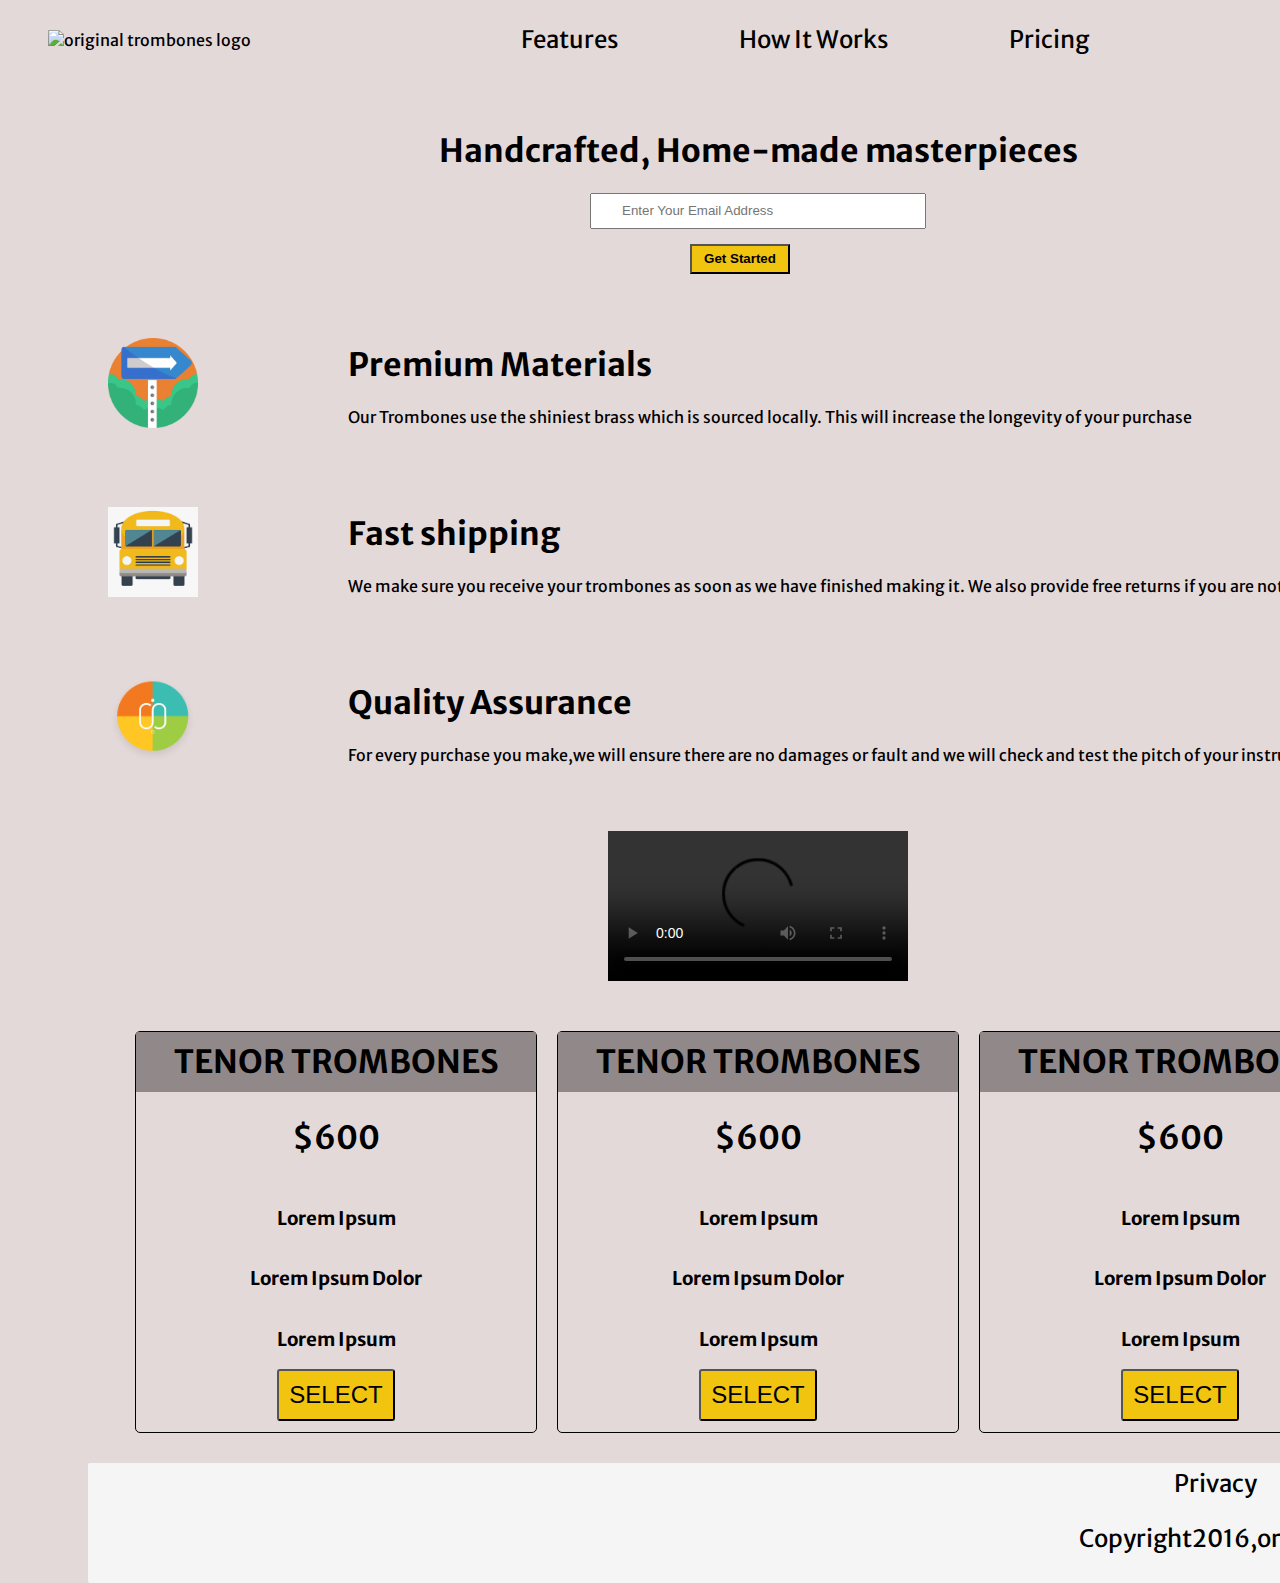
==== index.html @ c862d8fe "rename" ====
<!DOCTYPE html>
<html lang="en">
  <head>
    <meta charset="UTF-8" />
    <meta name="viewport" content="width=device-width, initial-scale=1.0" />
    <link rel="stylesheet" href="./landingpage.css" />
    <title>landingpage</title>
    <link href="https://fonts.googleapis.com/css2?family=Merriweather+Sans&display=swap" rel="stylesheet">
  </head>
  <body>
    <div class="container">
      <header id="header">
        <div class="img-class">
          <img
            id="header-img"
            src="https://s3.amazonaws.com/freecodecamp/original_trombones.png"
            alt="original trombones logo"
          />
        </div>
        <nav id="nav-bar">
          <ul>
            <li><a class="nav-link" href="#second-section"> Features</a></li>
            <li><a class="nav-link" href="#third-section">How It Works</a></li>
            <li><a class="nav-link"href="#last-section">Pricing</a></li>
          </ul>
        </nav>
      </header>
      <section id="section">
        <h1>Handcrafted, Home-made masterpieces</h1>
        <form id="form" action="">
          <div>
            <input
              id="email"
              name="email"
              type="email"
              placeholder="Enter Your Email Address"
              required
            />
          </div>
          <div>
            <input type="submit" id="submit" value="Get Started" />
          </div>
        </form>
      </section>
      <section id="second-section">
        <div class="flex">
          <img class="icon" src="./direction.png" alt="icon" />
          <div class="phrase">
            <h1>Premium Materials</h1>
            <p>
              Our Trombones use the shiniest brass which is sourced locally.
              This will increase the longevity of your purchase
            </p>
          </div>
        </div>
        <div class="flex">
          <img class="icon" src="./landinglogo.png" alt="icon" />
          <div class="phrase">
            <h1>Fast shipping</h1>
            <p>
              We make sure you receive your trombones as soon as we have
              finished making it. We also provide free returns if you are not
              satisfied
            </p>
          </div>
        </div>
        <div class="flex">
          <img class="icon" src="./Logo.png" alt="icon" />
          <div class="phrase">
            <h1>Quality Assurance</h1>
            <p>
              For every purchase you make,we will ensure there are no damages or
              fault and we will check and test the pitch of your instrument
            </p>
          </div>
        </div>
      </section>
      <section id="third-section">
          <video id="video" controls class="videostyle" src="iframe width=560 height=315" 
          src="https://www.youtube.com/embed/J_qj-9jTVXk" frameborder="0" allow="accelerometer; autoplay; 
          clipboard-write; encrypted-media; gyroscope; picture-in-picture" allowfullscreen>
        </iframe>">
        </video>
      </section>
      <section id = "last-section">
          <div class="block">
              <div class="block-header">
                  <h1>TENOR TROMBONES</h1>
                  </div>
                  <h2>$600</h2>
                  <h3>Lorem Ipsum</h3>
                  <h3>Lorem Ipsum Dolor</h3>
                  <h3>Lorem Ipsum</h3>
                  <input class="btn" type="button" value="SELECT">
                </div>
                <div class="block">
                    <div class="block-header">
                        <h1>TENOR TROMBONES</h1>
                    </div>
                    <h2>$600</h2>
                    <h3>Lorem Ipsum</h3>
                    <h3>Lorem Ipsum Dolor</h3>
                    <h3>Lorem Ipsum</h3>
                    <input class="btn" type="button" value="SELECT">
                </div>
                <div class="block">
                    <div class="block-header">
                        <h1>TENOR TROMBONES</h1>
                    </div>
                    <h2>$600</h2>
                    <h3>Lorem Ipsum</h3>
                    <h3>Lorem Ipsum Dolor</h3>
                    <h3>Lorem Ipsum</h3>
                    <input class="btn" type="button" value="SELECT">
            </div>
      </section>
      <footer id="footer">
            <div class="sub-footer">
                <a href="#nav-bar">Privacy</a>
                <a href="#nav-bar">Terms</a>
                <a href="#nav-bar">Contact</a>
            </div>
            <p>Copyright2016,original Trombones</p>
      </footer>
    </div>
  </body>
  <!-- <script>
            let list = document.querySelector("ul")
            list.style.color = "red"
        </script> -->
</html>
---- landingpage.css ----
html {
    box-sizing: border-box;
}

*,
*:before,
*:after 

div.container{
    position: relative;
  
}
body{
    background-color: rgb(228, 217, 217);
    font-family:"Merriweather Sans", sans-serif;
    width: 1500px;
    height: 1000px;
    
}
#header{
    position: fixed;
    top: 0;
    display: flex;
    align-items: center;
    width: 100%;
    z-index: 9999;
    background-color: rgb(228, 217, 217);


}
#header-img{
    width: 450px;
    height: 50px;
    margin-left: 20px;
    padding: 20px;

}
#nav-bar{
    margin-left: 50px;
}


ul{
    display: flex;
    gap: 120px;
    padding-left: 100px;
    margin-left: 100px;
    font-size: x-large;
}


li{
    list-style: none;
}
#section{
    margin-top: 110px;
    display: flex;
    flex-direction: column;
    justify-content: center;
    align-items: center;
}


#email{
    height: 30px;
    width: 300px;
    margin-bottom: 15px;
    padding-left: 30px;
    font-weight: 500;

}
#submit{
    height: 30px;
    width: 100px;
    margin-left: 100px;
    font-weight: bold;
    background-color: #f1c40f;
}
#second-section{
    margin-top: 50px
}
.flex{
    display: flex;
    flex-direction: row;
    align-items: center;
    gap: 150px;
    margin-left: 100px;
    margin-bottom: 50px;

}
@media(max-width: 800px){
    .flex{
        flex-direction: column;
        column-gap: 100px;
    }
}
.icon{
    width: 90px;
    height: 90px;
    
}
#third-section{
    display: flex;
    justify-content: center;
    align-content: center;
    margin-top: 50px;
    margin-bottom: 50px;
    position: relative;
}

#last-section{
    display: flex;
    flex-direction: row;
    justify-content: center;
    margin-top: 50px;
    column-gap: 20px;
}

.block{
    display: flex;
    flex-direction: column;
    border:1px solid black;
    border-radius: 5px;
    width: 400px;
    height: 400px;
    align-items: center;

}
@media( max-width:800px){
    #last-section{
        flex-direction: column;
        column-gap: 20px;
    }
}
.block-header{
    display: flex;
    background-color:rgba(138, 131, 131, 0.932);
    width: 400px;
    height: 60px;
    align-items: center;
    justify-content: center;
}
h2{
    margin-bottom: 30px;
    font-size: xx-large;
    font-weight: 600;
}
a{
    text-decoration: none;
    color: black;
}

#footer{
    display: flex;
    flex-direction: column;
    align-items: flex-end;
    justify-content: center;
    height: 100px;
    background-color: whitesmoke ;
    font-size: x-large;
    margin: 30px 20px 0px 80px;
    padding: 10px;
    border-radius: 2px;

}
.sub-footer{
    display: flex;
    column-gap: 30px;
}
input.btn{
   background-color: #f1c40f;
   padding: 10px;
   border-radius: 3px;
   font-size: x-large;
}
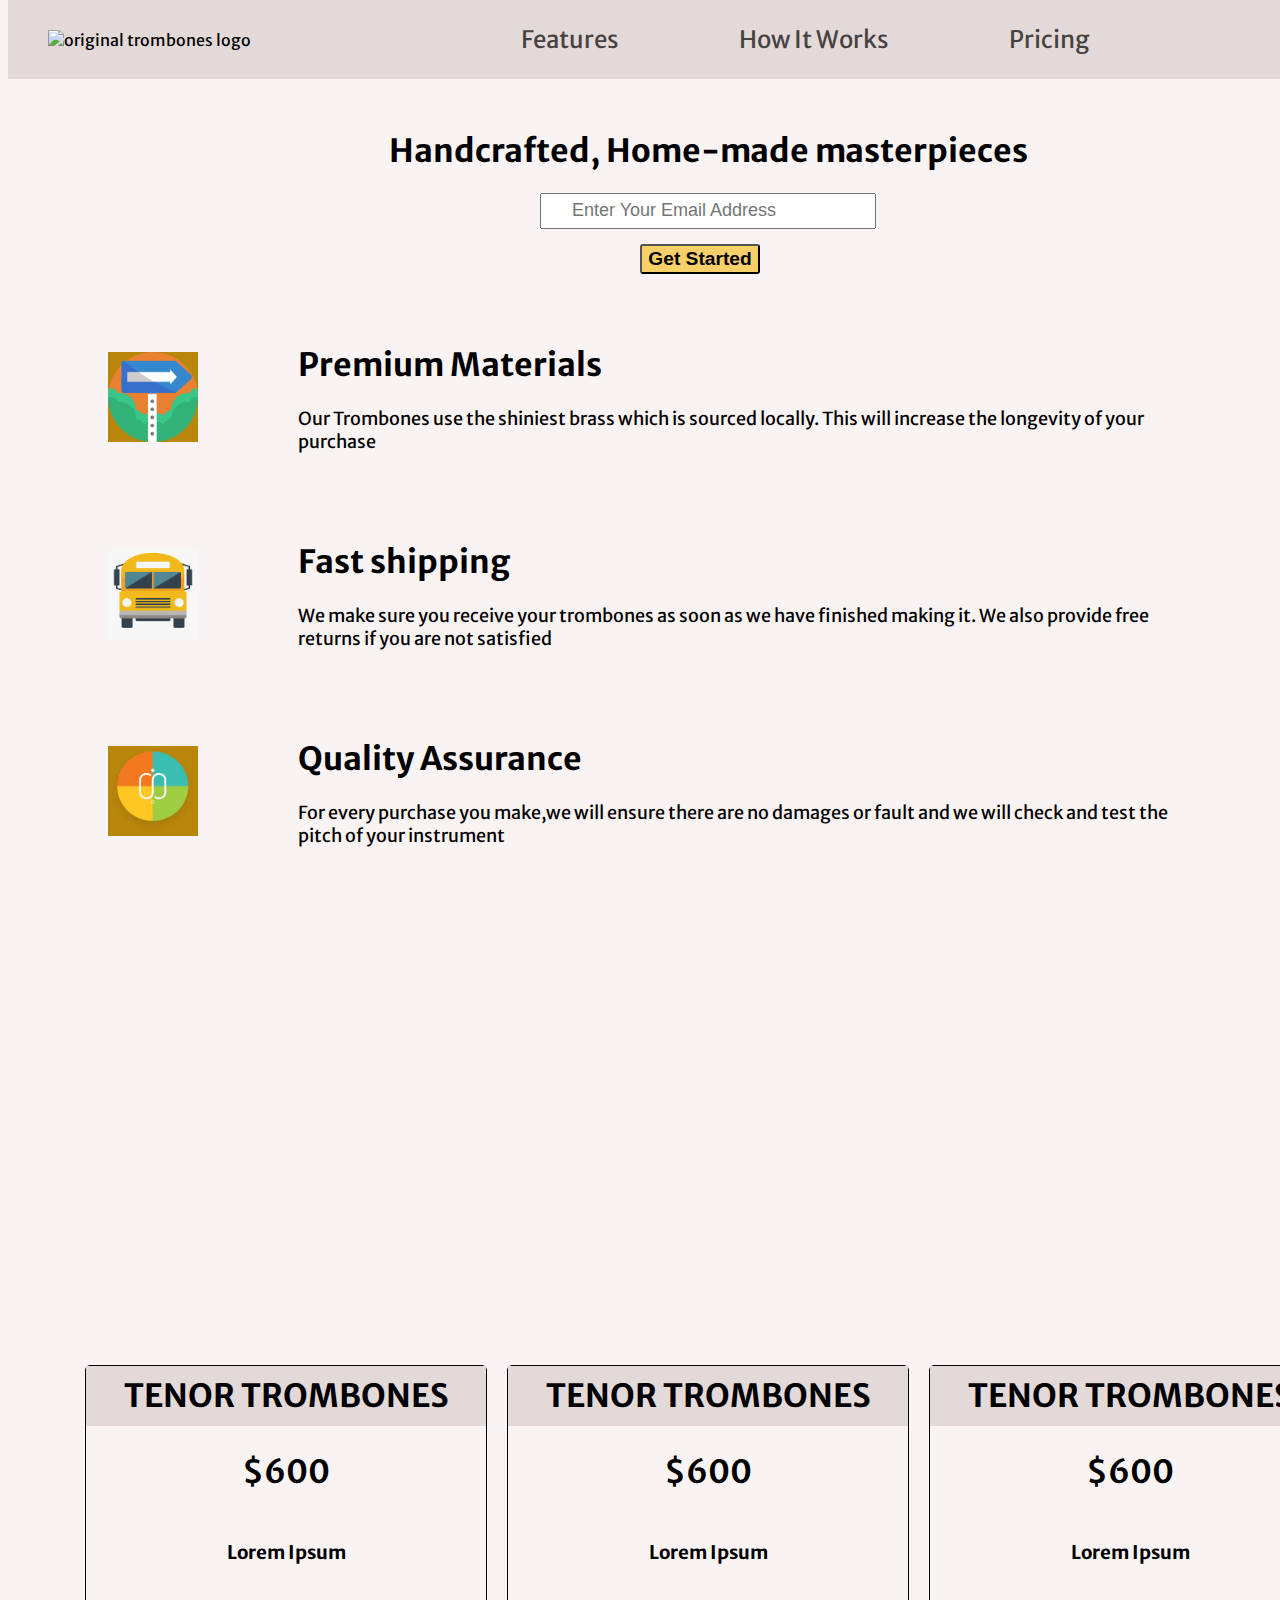
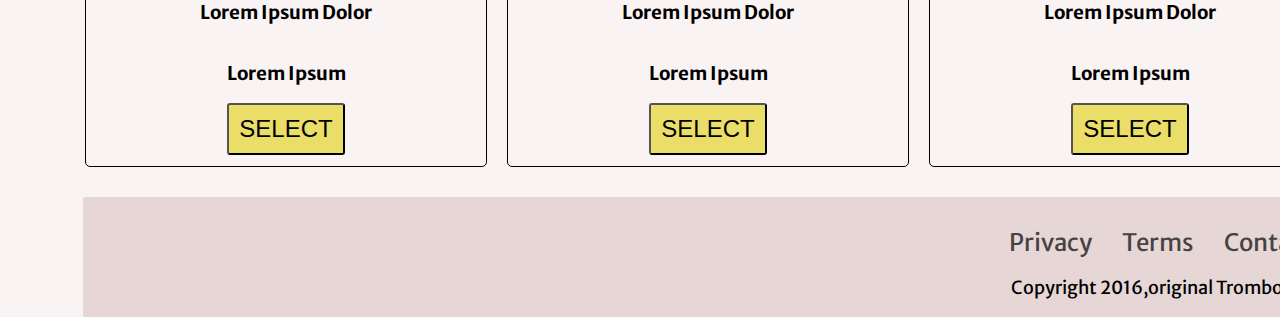
==== commit d75bba62: "changed the video tag to iframe tag" ====
--- a/index.html
+++ b/index.html
@@ -5,7 +5,10 @@
     <meta name="viewport" content="width=device-width, initial-scale=1.0" />
     <link rel="stylesheet" href="./landingpage.css" />
     <title>landingpage</title>
-    <link href="https://fonts.googleapis.com/css2?family=Merriweather+Sans&display=swap" rel="stylesheet">
+    <link
+      href="https://fonts.googleapis.com/css2?family=Merriweather+Sans&display=swap"
+      rel="stylesheet"
+    />
   </head>
   <body>
     <div class="container">
@@ -21,7 +24,7 @@
           <ul>
             <li><a class="nav-link" href="#second-section"> Features</a></li>
             <li><a class="nav-link" href="#third-section">How It Works</a></li>
-            <li><a class="nav-link"href="#last-section">Pricing</a></li>
+            <li><a class="nav-link" href="#last-section">Pricing</a></li>
           </ul>
         </nav>
       </header>
@@ -44,7 +47,13 @@
       </section>
       <section id="second-section">
         <div class="flex">
-          <img class="icon" src="./direction.png" alt="icon" />
+          <img
+            class="icon"
+            src="./direction.png"
+            alt="icon"
+            width="90"
+            height="90"
+          />
           <div class="phrase">
             <h1>Premium Materials</h1>
             <p>
@@ -54,7 +63,13 @@
           </div>
         </div>
         <div class="flex">
-          <img class="icon" src="./landinglogo.png" alt="icon" />
+          <img
+            class="icon"
+            src="./landinglogo.png"
+            alt="icon"
+            width="90"
+            height="90"
+          />
           <div class="phrase">
             <h1>Fast shipping</h1>
             <p>
@@ -65,7 +80,13 @@
           </div>
         </div>
         <div class="flex">
-          <img class="icon" src="./Logo.png" alt="icon" />
+          <img
+            class="icon"
+            src="./Logo.png"
+            alt="icon"
+            width="90"
+            height="90"
+          />
           <div class="phrase">
             <h1>Quality Assurance</h1>
             <p>
@@ -76,51 +97,56 @@
         </div>
       </section>
       <section id="third-section">
-          <video id="video" controls class="videostyle" src="iframe width=560 height=315" 
-          src="https://www.youtube.com/embed/J_qj-9jTVXk" frameborder="0" allow="accelerometer; autoplay; 
-          clipboard-write; encrypted-media; gyroscope; picture-in-picture" allowfullscreen>
-        </iframe>">
-        </video>
+        <iframe
+          id="video"
+          width="560"
+          height="315"
+          src="https://www.youtube-nocookie.com/embed/MSgB3QmSSmk"
+          frameborder="0"
+          allow="accelerometer; autoplay; clipboard-write; encrypted-media; gyroscope; 
+        picture-in-picture"
+          allowfullscreen
+        ></iframe>
       </section>
-      <section id = "last-section">
-          <div class="block">
-              <div class="block-header">
-                  <h1>TENOR TROMBONES</h1>
-                  </div>
-                  <h2>$600</h2>
-                  <h3>Lorem Ipsum</h3>
-                  <h3>Lorem Ipsum Dolor</h3>
-                  <h3>Lorem Ipsum</h3>
-                  <input class="btn" type="button" value="SELECT">
-                </div>
-                <div class="block">
-                    <div class="block-header">
-                        <h1>TENOR TROMBONES</h1>
-                    </div>
-                    <h2>$600</h2>
-                    <h3>Lorem Ipsum</h3>
-                    <h3>Lorem Ipsum Dolor</h3>
-                    <h3>Lorem Ipsum</h3>
-                    <input class="btn" type="button" value="SELECT">
-                </div>
-                <div class="block">
-                    <div class="block-header">
-                        <h1>TENOR TROMBONES</h1>
-                    </div>
-                    <h2>$600</h2>
-                    <h3>Lorem Ipsum</h3>
-                    <h3>Lorem Ipsum Dolor</h3>
-                    <h3>Lorem Ipsum</h3>
-                    <input class="btn" type="button" value="SELECT">
-            </div>
+      <section id="last-section">
+        <div class="block">
+          <div class="block-header">
+            <h1>TENOR TROMBONES</h1>
+          </div>
+          <h2>$600</h2>
+          <h3>Lorem Ipsum</h3>
+          <h3>Lorem Ipsum Dolor</h3>
+          <h3>Lorem Ipsum</h3>
+          <input class="btn" type="button" value="SELECT" />
+        </div>
+        <div class="block">
+          <div class="block-header">
+            <h1>TENOR TROMBONES</h1>
+          </div>
+          <h2>$600</h2>
+          <h3>Lorem Ipsum</h3>
+          <h3>Lorem Ipsum Dolor</h3>
+          <h3>Lorem Ipsum</h3>
+          <input class="btn" type="button" value="SELECT" />
+        </div>
+        <div class="block">
+          <div class="block-header">
+            <h1>TENOR TROMBONES</h1>
+          </div>
+          <h2>$600</h2>
+          <h3>Lorem Ipsum</h3>
+          <h3>Lorem Ipsum Dolor</h3>
+          <h3>Lorem Ipsum</h3>
+          <input class="btn" type="button" value="SELECT" />
+        </div>
       </section>
       <footer id="footer">
-            <div class="sub-footer">
-                <a href="#nav-bar">Privacy</a>
-                <a href="#nav-bar">Terms</a>
-                <a href="#nav-bar">Contact</a>
-            </div>
-            <p>Copyright2016,original Trombones</p>
+        <div class="sub-footer">
+          <a href="#nav-bar">Privacy</a>
+          <a href="#nav-bar">Terms</a>
+          <a href="#nav-bar">Contact</a>
+        </div>
+        <p>Copyright 2016,original Trombones</p>
       </footer>
     </div>
   </body>
--- a/landingpage.css
+++ b/landingpage.css
@@ -1,175 +1,179 @@
 html {
-    box-sizing: border-box;
+  box-sizing: border-box;
 }
 
 *,
 *:before,
-*:after 
-
-div.container{
-    position: relative;
-  
+*:after div.container {
+  position: relative;
 }
-body{
-    background-color: rgb(228, 217, 217);
-    font-family:"Merriweather Sans", sans-serif;
-    width: 1500px;
-    height: 1000px;
-    
+body {
+  background-color: rgb(250, 243, 243);
+  font-family: "Merriweather Sans", sans-serif;
+  width: 1400px;
+  height: 1000px;
 }
-#header{
-    position: fixed;
-    top: 0;
-    display: flex;
-    align-items: center;
-    width: 100%;
-    z-index: 9999;
-    background-color: rgb(228, 217, 217);
-
-
+#header {
+  position: fixed;
+  top: 0;
+  display: flex;
+  align-items: center;
+  width: 100%;
+  z-index: 9999;
+  background-color: rgb(228, 217, 217);
 }
-#header-img{
-    width: 450px;
-    height: 50px;
-    margin-left: 20px;
-    padding: 20px;
-
+#header-img {
+  width: 450px;
+  height: 50px;
+  margin-left: 20px;
+  padding: 20px;
 }
-#nav-bar{
-    margin-left: 50px;
+#nav-bar {
+  margin-left: 50px;
 }
 
-
-ul{
-    display: flex;
-    gap: 120px;
-    padding-left: 100px;
-    margin-left: 100px;
-    font-size: x-large;
+nav > ul {
+  display: flex;
+  gap: 120px;
+  padding-left: 100px;
+  margin-left: 100px;
+  font-size: x-large;
 }
 
-
-li{
-    list-style: none;
+li {
+  list-style: none;
 }
-#section{
-    margin-top: 110px;
-    display: flex;
-    flex-direction: column;
-    justify-content: center;
-    align-items: center;
+#section {
+  margin-top: 110px;
+  display: flex;
+  flex-direction: column;
+  justify-content: center;
+  align-items: center;
 }
 
-
-#email{
-    height: 30px;
-    width: 300px;
-    margin-bottom: 15px;
-    padding-left: 30px;
-    font-weight: 500;
-
+#email {
+  height: 30px;
+  width: 300px;
+  margin-bottom: 15px;
+  padding-left: 30px;
+  font-weight: 500;
+  font-size: large;
 }
-#submit{
-    height: 30px;
-    width: 100px;
-    margin-left: 100px;
-    font-weight: bold;
-    background-color: #f1c40f;
+#submit {
+  height: 30px;
+  width: 120px;
+  margin-left: 100px;
+  font-weight: bold;
+  font-size: larger;
+  background-color: rgb(248, 208, 105);
+  border-radius: 3px;
 }
-#second-section{
-    margin-top: 50px
+#submit:hover {
+  background-color: darkgoldenrod;
 }
-.flex{
-    display: flex;
-    flex-direction: row;
-    align-items: center;
-    gap: 150px;
-    margin-left: 100px;
-    margin-bottom: 50px;
-
+#second-section {
+  margin-top: 50px;
 }
-@media(max-width: 800px){
-    .flex{
-        flex-direction: column;
-        column-gap: 100px;
-    }
+div.flex {
+  display: flex;
+  flex-direction: row;
+  align-items: center;
+  gap: 100px;
+  margin-left: 100px;
+  margin-bottom: 50px;
 }
-.icon{
-    width: 90px;
-    height: 90px;
-    
+@media (max-width: 400px) {
+  #second-section {
+    flex-direction: column;
+    column-gap: 50px;
+  }
 }
-#third-section{
-    display: flex;
-    justify-content: center;
-    align-content: center;
-    margin-top: 50px;
-    margin-bottom: 50px;
-    position: relative;
+.icon {
+  background-color: darkgoldenrod;
+}
+div.phrase {
+  width: 900px;
+}
+#third-section {
+  display: flex;
+  justify-content: center;
+  align-content: center;
+  margin-top: 50px;
+  margin-bottom: 50px;
+  position: relative;
 }
 
-#last-section{
-    display: flex;
-    flex-direction: row;
-    justify-content: center;
-    margin-top: 50px;
-    column-gap: 20px;
+#last-section {
+  display: flex;
+  flex-direction: row;
+  justify-content: center;
+  margin-top: 50px;
+  column-gap: 20px;
 }
 
-.block{
-    display: flex;
+.block {
+  display: flex;
+  flex-direction: column;
+  border: 1px solid black;
+  border-radius: 5px;
+  width: 400px;
+  height: 400px;
+  align-items: center;
+}
+@media (max-width: 800px) {
+  #last-section {
     flex-direction: column;
-    border:1px solid black;
-    border-radius: 5px;
-    width: 400px;
-    height: 400px;
-    align-items: center;
-
+    column-gap: 20px;
+    justify-content: flex-start;
+  }
 }
-@media( max-width:800px){
-    #last-section{
-        flex-direction: column;
-        column-gap: 20px;
-    }
+.block-header {
+  display: flex;
+  background-color: rgb(228, 217, 217);
+  width: 400px;
+  height: 60px;
+  align-items: center;
+  justify-content: center;
 }
-.block-header{
-    display: flex;
-    background-color:rgba(138, 131, 131, 0.932);
-    width: 400px;
-    height: 60px;
-    align-items: center;
-    justify-content: center;
+h2 {
+  margin-bottom: 30px;
+  font-size: xx-large;
+  font-weight: 600;
 }
-h2{
-    margin-bottom: 30px;
-    font-size: xx-large;
-    font-weight: 600;
-}
-a{
-    text-decoration: none;
-    color: black;
+a {
+  text-decoration: none;
+  color: rgb(71, 66, 66);
 }
 
-#footer{
-    display: flex;
-    flex-direction: column;
-    align-items: flex-end;
-    justify-content: center;
-    height: 100px;
-    background-color: whitesmoke ;
-    font-size: x-large;
-    margin: 30px 20px 0px 80px;
-    padding: 10px;
-    border-radius: 2px;
-
+#footer {
+  display: flex;
+  flex-direction: column;
+  align-items: flex-end;
+  justify-content: center;
+  height: 70px;
+  background-color: rgb(230, 214, 214);
+  font-size: x-large;
+  margin: 30px 75px 0px 75px;
+  padding: 40px 20px 10px 0px;
+  border-radius: 2px;
 }
-.sub-footer{
-    display: flex;
-    column-gap: 30px;
+.sub-footer {
+  display: flex;
+  column-gap: 30px;
 }
-input.btn{
-   background-color: #f1c40f;
-   padding: 10px;
-   border-radius: 3px;
-   font-size: x-large;
-}+input.btn {
+  background-color: #ebdd66fb;
+  padding: 10px;
+  border-radius: 3px;
+  font-size: x-large;
+}
+input.btn:hover {
+  background-color: darkgoldenrod;
+}
+p {
+  font-size: large;
+}
+#video {
+  width: 600px;
+  height: 400px;
+}
